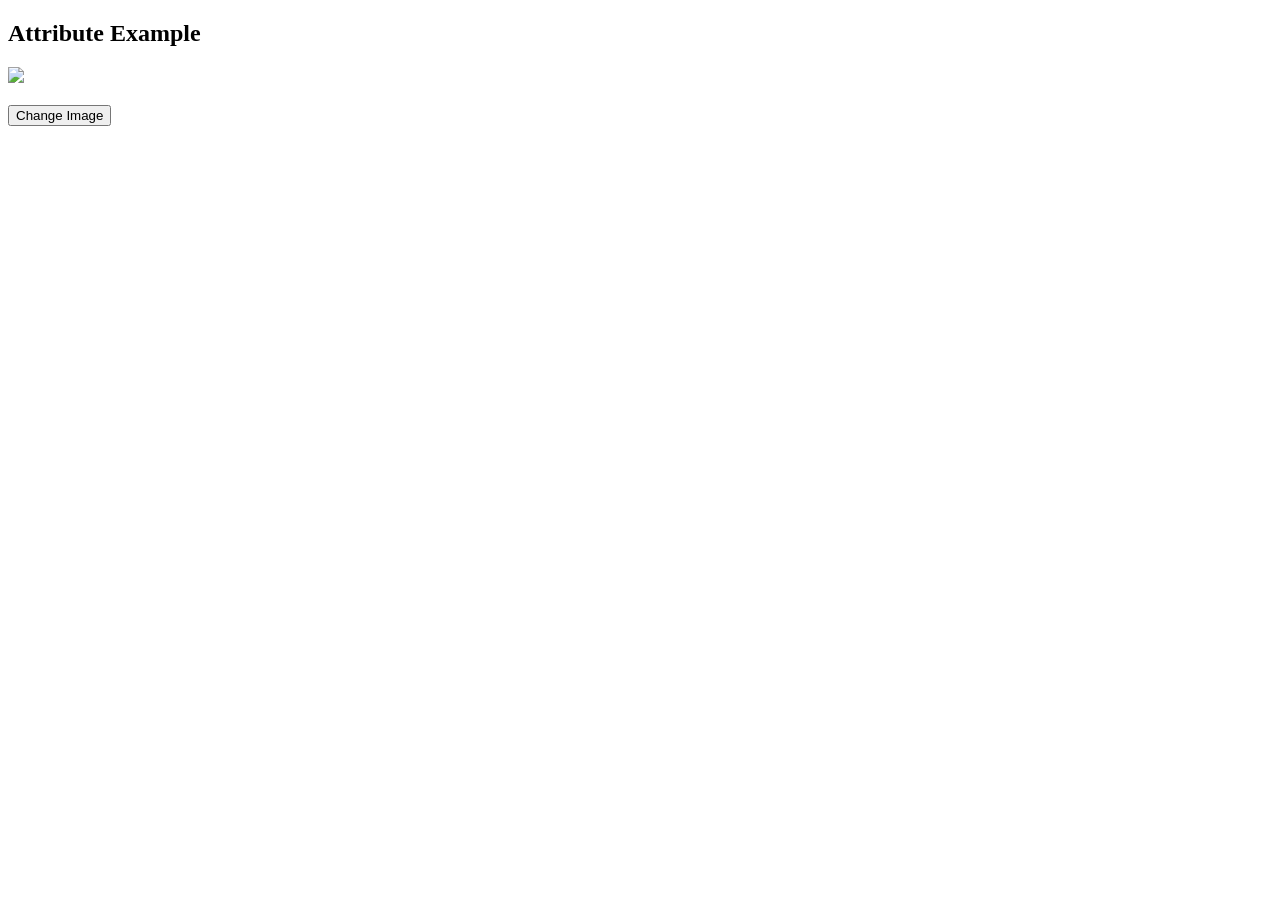
==== attributes.html @ 22349751 "jquery  files are added" ====
<!DOCTYPE html>

<html>
<head>

<title>jQuery Attributes</title>

<script src="https://code.jquery.com/jquery-3.6.0.min.js"></script>

<script>

$(document).ready(function(){

$("#btn").click(function(){

$("#img").attr("src","https://via.placeholder.com/200");

});

});

</script>

</head>

<body>

<h2>Attribute Example</h2>

<img id="img" src="C:\Users\sowmya\Downloads\imou.svg">

<br><br>

<button id="btn">Change Image</button>

</body>
</html>
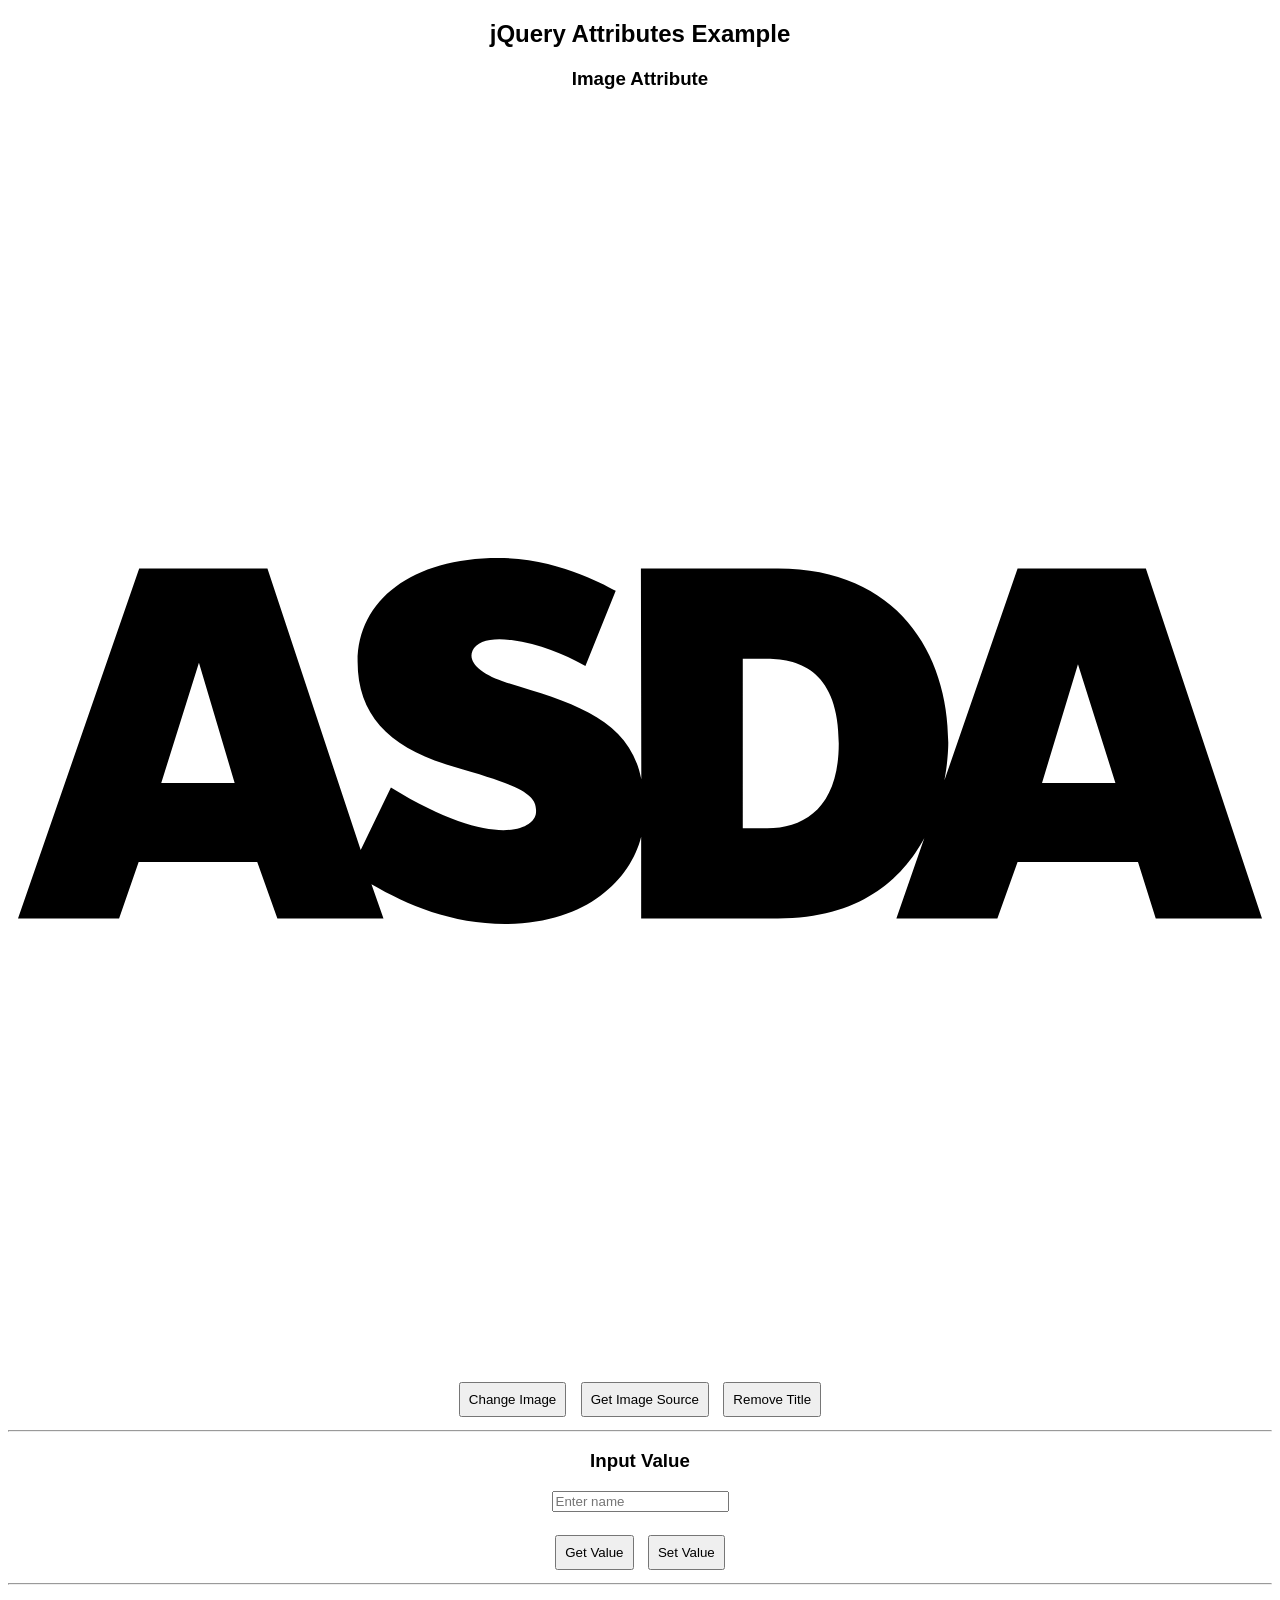
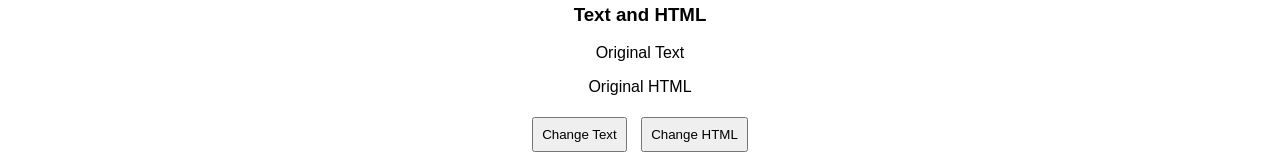
==== commit fefdd925: "files added" ====
--- a/attributes.html
+++ b/attributes.html
@@ -2,8 +2,7 @@
 
 <html>
 <head>
-
-<title>jQuery Attributes</title>
+<title>jQuery Attributes Example</title>
 
 <script src="https://code.jquery.com/jquery-3.6.0.min.js"></script>
 
@@ -11,27 +10,95 @@
 
 $(document).ready(function(){
 
-$("#btn").click(function(){
+// Set attribute
+$("#setAttr").click(function(){
+$("#img").attr("src","biolink (1).svg");
+});
 
-$("#img").attr("src","https://via.placeholder.com/200");
+// Get attribute
+$("#getAttr").click(function(){
+alert($("#img").attr("src"));
+});
 
+// Remove attribute
+$("#removeAttr").click(function(){
+$("#img").removeAttr("title");
+});
+
+// Get input value
+$("#getVal").click(function(){
+alert($("#name").val());
+});
+
+// Set input value
+$("#setVal").click(function(){
+$("#name").val("Student Name");
+});
+
+// Change text
+$("#changeText").click(function(){
+$("#text").text("Text changed using jQuery");
+});
+
+// Change HTML
+$("#changeHTML").click(function(){
+$("#html").html("<b>Bold text added</b>");
 });
 
 });
 
 </script>
 
+<style>
+
+body{
+font-family:Arial;
+text-align:center;
+}
+
+img{
+margin:10px;
+}
+
+button{
+margin:5px;
+padding:8px;
+}
+
+</style>
+
 </head>
 
 <body>
 
-<h2>Attribute Example</h2>
+<h2>jQuery Attributes Example</h2>
 
-<img id="img" src="C:\Users\sowmya\Downloads\imou.svg">
+<h3>Image Attribute</h3>
+
+<img id="img" src="asda.svg" title="Sample Image">
+
+<br>
+
+<button id="setAttr">Change Image</button> <button id="getAttr">Get Image Source</button> <button id="removeAttr">Remove Title</button>
+
+<hr>
+
+<h3>Input Value</h3>
+
+<input type="text" id="name" placeholder="Enter name">
 
 <br><br>
 
-<button id="btn">Change Image</button>
+<button id="getVal">Get Value</button> <button id="setVal">Set Value</button>
+
+<hr>
+
+<h3>Text and HTML</h3>
+
+<p id="text">Original Text</p>
+<p id="html">Original HTML</p>
+
+<button id="changeText">Change Text</button> <button id="changeHTML">Change HTML</button>
 
 </body>
 </html>
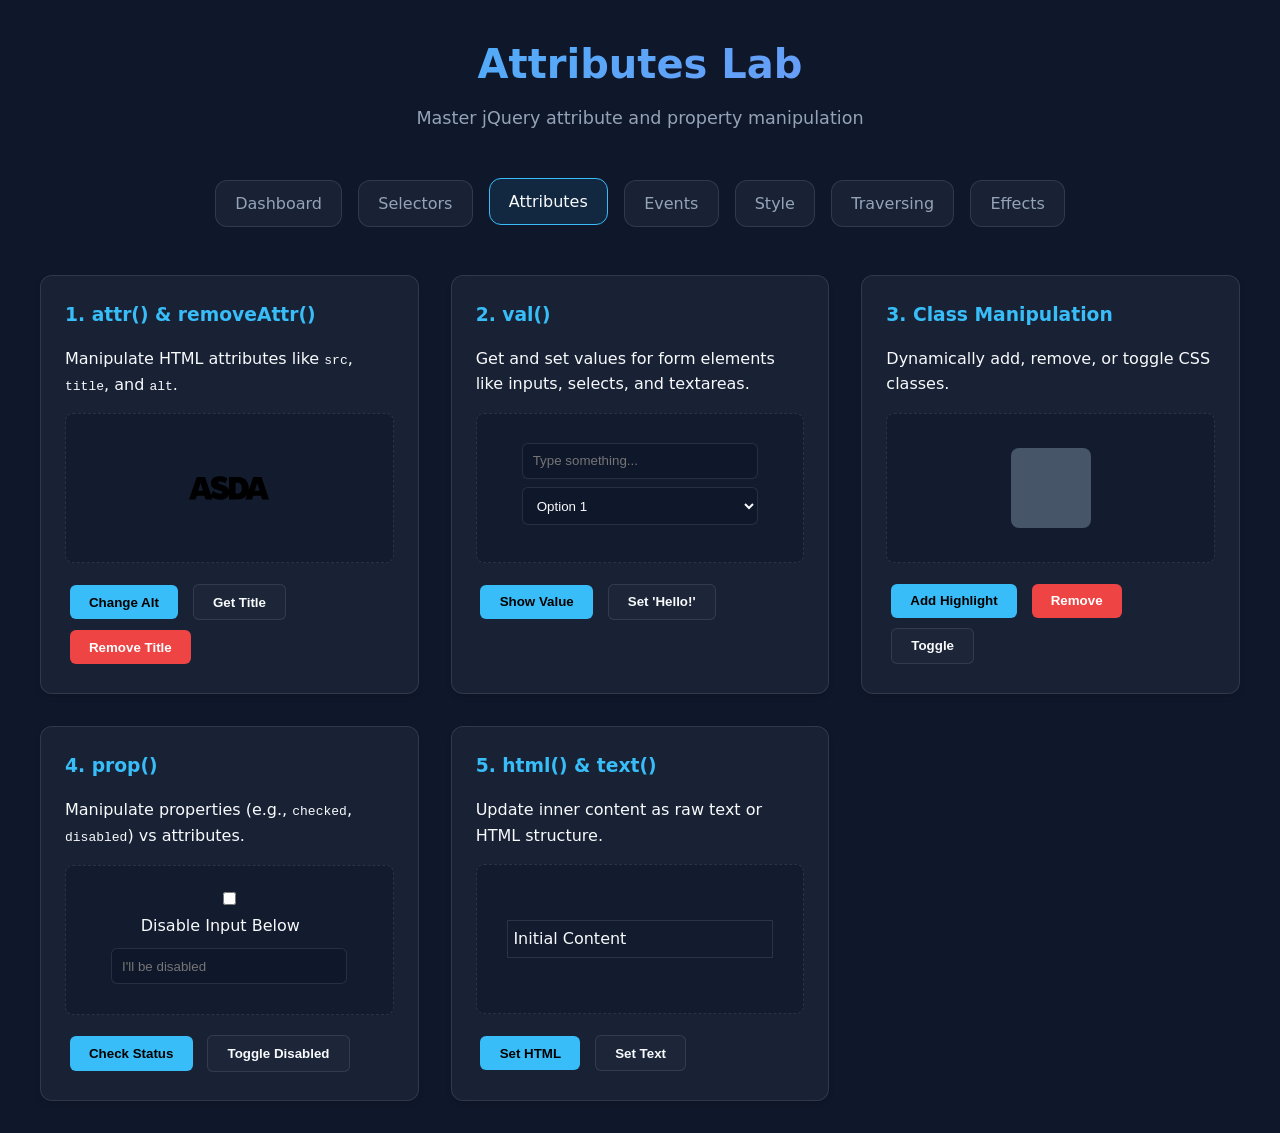
==== commit 92cc9215: "updated jqueryfiles with better css and with all features" ====
--- a/attributes.html
+++ b/attributes.html
@@ -1,104 +1,149 @@
 <!DOCTYPE html>
+<html lang="en">
 
-<html>
 <head>
-<title>jQuery Attributes Example</title>
-
-<script src="https://code.jquery.com/jquery-3.6.0.min.js"></script>
-
-<script>
-
-$(document).ready(function(){
-
-// Set attribute
-$("#setAttr").click(function(){
-$("#img").attr("src","biolink (1).svg");
-});
-
-// Get attribute
-$("#getAttr").click(function(){
-alert($("#img").attr("src"));
-});
-
-// Remove attribute
-$("#removeAttr").click(function(){
-$("#img").removeAttr("title");
-});
-
-// Get input value
-$("#getVal").click(function(){
-alert($("#name").val());
-});
-
-// Set input value
-$("#setVal").click(function(){
-$("#name").val("Student Name");
-});
-
-// Change text
-$("#changeText").click(function(){
-$("#text").text("Text changed using jQuery");
-});
-
-// Change HTML
-$("#changeHTML").click(function(){
-$("#html").html("<b>Bold text added</b>");
-});
-
-});
-
-</script>
-
-<style>
-
-body{
-font-family:Arial;
-text-align:center;
-}
-
-img{
-margin:10px;
-}
-
-button{
-margin:5px;
-padding:8px;
-}
-
-</style>
-
+  <meta charset="UTF-8">
+  <meta name="viewport" content="width=device-width, initial-scale=1.0">
+  <title>jQuery Lab | Attributes</title>
+  <link rel="stylesheet" href="styles.css">
+  <script src="https://code.jquery.com/jquery-3.6.0.min.js"></script>
 </head>
 
 <body>
+  <div class="container">
+    <header>
+      <h1>Attributes Lab</h1>
+      <p class="subtitle">Master jQuery attribute and property manipulation</p>
+    </header>
 
-<h2>jQuery Attributes Example</h2>
+    <nav>
+      <a href="index.html">Dashboard</a>
+      <a href="selectors.html">Selectors</a>
+      <a href="attributes.html" class="active">Attributes</a>
+      <a href="events.html">Events</a>
+      <a href="style.html">Style</a>
+      <a href="traversing.html">Traversing</a>
+      <a href="effects.html">Effects</a>
+    </nav>
 
-<h3>Image Attribute</h3>
+    <div class="grid">
+      <!-- Attr & RemoveAttr -->
+      <div class="card">
+        <h3>1. attr() & removeAttr()</h3>
+        <p>Manipulate HTML attributes like <code>src</code>, <code>title</code>, and <code>alt</code>.</p>
+        <div class="demo-area">
+          <img id="demoImg" src="asda.svg" alt="Sample" style="width: 80px; height: 80px;" title="Original Title">
+        </div>
+        <button id="btnSetAttr">Change Alt</button>
+        <button id="btnGetAttr" class="secondary">Get Title</button>
+        <button id="btnRemAttr" class="danger">Remove Title</button>
+      </div>
 
-<img id="img" src="asda.svg" title="Sample Image">
+      <!-- Val() -->
+      <div class="card">
+        <h3>2. val()</h3>
+        <p>Get and set values for form elements like inputs, selects, and textareas.</p>
+        <div class="demo-area">
+          <input type="text" id="demoInput" placeholder="Type something..." style="width: 80%;">
+          <select id="demoSelect" style="width: 80%;">
+            <option value="option1">Option 1</option>
+            <option value="option2">Option 2</option>
+          </select>
+        </div>
+        <button id="btnGetVal">Show Value</button>
+        <button id="btnSetVal" class="secondary">Set 'Hello!'</button>
+      </div>
 
-<br>
+      <!-- addClass, removeClass, toggleClass -->
+      <div class="card">
+        <h3>3. Class Manipulation</h3>
+        <p>Dynamically add, remove, or toggle CSS classes.</p>
+        <div class="demo-area">
+          <div id="classBox" style="width: 80px; height: 80px; background: #475569; border-radius: 8px;"></div>
+        </div>
+        <button id="btnAddClass">Add Highlight</button>
+        <button id="btnRemClass" class="danger">Remove</button>
+        <button id="btnTogClass" class="secondary">Toggle</button>
+      </div>
 
-<button id="setAttr">Change Image</button> <button id="getAttr">Get Image Source</button> <button id="removeAttr">Remove Title</button>
+      <!-- Prop vs Attr -->
+      <div class="card">
+        <h3>4. prop()</h3>
+        <p>Manipulate properties (e.g., <code>checked</code>, <code>disabled</code>) vs attributes.</p>
+        <div class="demo-area">
+          <label><input type="checkbox" id="demoCheck"> Disable Input Below</label>
+          <input type="text" id="propInput" placeholder="I'll be disabled" style="width: 80%; margin-top: 10px;">
+        </div>
+        <button id="btnCheckProp">Check Status</button>
+        <button id="btnTogProp" class="secondary">Toggle Disabled</button>
+      </div>
 
-<hr>
+      <!-- HTML vs Text -->
+      <div class="card">
+        <h3>5. html() & text()</h3>
+        <p>Update inner content as raw text or HTML structure.</p>
+        <div class="demo-area">
+          <div id="contentDiv" style="border: 1px solid var(--border-color); padding: 5px; width: 90%;">Initial Content
+          </div>
+        </div>
+        <button id="btnHtml">Set HTML</button>
+        <button id="btnText" class="secondary">Set Text</button>
+      </div>
+    </div>
+  </div>
 
-<h3>Input Value</h3>
+  <script>
+    $(document).ready(function () {
+      // 1. Attr
+      $("#btnSetAttr").click(function () {
+        $("#demoImg").attr("alt", "Updated Alt Text");
+        alert("Alt attribute changed to: " + $("#demoImg").attr("alt"));
+      });
+      $("#btnGetAttr").click(function () {
+        alert("Title attribute is: " + ($("#demoImg").attr("title") || "None"));
+      });
+      $("#btnRemAttr").click(function () {
+        $("#demoImg").removeAttr("title");
+        alert("Title attribute removed!");
+      });
 
-<input type="text" id="name" placeholder="Enter name">
+      // 2. Val
+      $("#btnGetVal").click(function () {
+        alert("Input: " + $("#demoInput").val() + "\nSelect: " + $("#demoSelect").val());
+      });
+      $("#btnSetVal").click(function () {
+        $("#demoInput").val("Hello jQuery!");
+      });
 
-<br><br>
+      // 3. Classes
+      $("#btnAddClass").click(function () {
+        $("#classBox").addClass("highlight");
+      });
+      $("#btnRemClass").click(function () {
+        $("#classBox").removeClass("highlight");
+      });
+      $("#btnTogClass").click(function () {
+        $("#classBox").toggleClass("highlight");
+      });
 
-<button id="getVal">Get Value</button> <button id="setVal">Set Value</button>
+      // 4. Prop
+      $("#btnCheckProp").click(function () {
+        alert("Checkbox Checked: " + $("#demoCheck").prop("checked") + "\nInput Disabled: " + $("#propInput").prop("disabled"));
+      });
+      $("#btnTogProp").click(function () {
+        var status = $("#propInput").prop("disabled");
+        $("#propInput").prop("disabled", !status);
+      });
 
-<hr>
+      // 5. HTML/Text
+      $("#btnHtml").click(function () {
+        $("#contentDiv").html("<strong>Strong HTML</strong> content");
+      });
+      $("#btnText").click(function () {
+        $("#contentDiv").text("Plain text: <strong>No HTML tags here</strong>");
+      });
+    });
+  </script>
+</body>
 
-<h3>Text and HTML</h3>
-
-<p id="text">Original Text</p>
-<p id="html">Original HTML</p>
-
-<button id="changeText">Change Text</button> <button id="changeHTML">Change HTML</button>
-
-</body>
-</html>
+</html>
--- a/styles.css
+++ b/styles.css
@@ -0,0 +1,259 @@
+:root {
+  --bg-color: #0f172a;
+  --card-bg: rgba(30, 41, 59, 0.7);
+  --text-primary: #f8fafc;
+  --text-secondary: #94a3b8;
+  --accent-primary: #38bdf8;
+  --accent-secondary: #818cf8;
+  --success: #22c55e;
+  --danger: #ef4444;
+  --border-color: rgba(255, 255, 255, 0.1);
+  --radius: 12px;
+  --shadow: 0 4px 6px -1px rgb(0 0 0 / 0.1), 0 2px 4px -2px rgb(0 0 0 / 0.1);
+  --section-bg: #1e293b;
+  --section-border: #334155;
+  --exercise-bg: #0f172a;
+  --exercise-text: #e2e8f0;
+}
+
+* {
+  box-sizing: border-box;
+  margin: 0;
+  padding: 0;
+}
+
+body {
+  font-family: 'Inter', system-ui, -apple-system, sans-serif;
+  background-color: var(--bg-color);
+  color: var(--text-primary);
+  line-height: 1.6;
+  min-height: 100vh;
+  padding: 2rem;
+}
+
+.container {
+  max-width: 1200px;
+  margin: 0 auto;
+}
+
+header {
+  text-align: center;
+  margin-bottom: 3rem;
+}
+
+h1 {
+  font-size: 2.5rem;
+  font-weight: 800;
+  background: linear-gradient(135deg, var(--accent-primary), var(--accent-secondary));
+  -webkit-background-clip: text;
+  background-clip: text;
+  -webkit-text-fill-color: transparent;
+  margin-bottom: 0.5rem;
+}
+
+.subtitle {
+  color: var(--text-secondary);
+  font-size: 1.1rem;
+}
+
+nav {
+  display: flex;
+  justify-content: center;
+  gap: 1rem;
+  margin-bottom: 3rem;
+  flex-wrap: wrap;
+}
+
+nav a {
+  text-decoration: none;
+  color: var(--text-secondary);
+  padding: 0.6rem 1.2rem;
+  border-radius: var(--radius);
+  background: var(--card-bg);
+  border: 1px solid var(--border-color);
+  transition: all 0.3s ease;
+  font-weight: 500;
+}
+
+nav a:hover,
+nav a.active {
+  color: var(--text-primary);
+  background: rgba(56, 189, 248, 0.1);
+  border-color: var(--accent-primary);
+  transform: translateY(-2px);
+}
+
+.grid {
+  display: grid;
+  grid-template-columns: repeat(auto-fit, minmax(350px, 1fr));
+  gap: 2rem;
+}
+
+.card {
+  background: var(--card-bg);
+  backdrop-filter: blur(8px);
+  border: 1px solid var(--border-color);
+  border-radius: var(--radius);
+  padding: 1.5rem;
+  box-shadow: var(--shadow);
+  transition: transform 0.3s ease;
+}
+
+.card:hover {
+  transform: scale(1.02);
+}
+
+.card h3 {
+  margin-bottom: 1rem;
+  color: var(--accent-primary);
+  display: flex;
+  align-items: center;
+  gap: 0.5rem;
+}
+
+.demo-area {
+  background: rgba(15, 23, 42, 0.5);
+  border-radius: 8px;
+  padding: 1rem;
+  margin: 1rem 0;
+  min-height: 150px;
+  display: flex;
+  flex-direction: column;
+  align-items: center;
+  justify-content: center;
+  border: 1px dashed var(--border-color);
+  position: relative;
+  overflow: hidden;
+}
+
+button {
+  background: var(--accent-primary);
+  color: #000;
+  border: none;
+  padding: 0.6rem 1.2rem;
+  border-radius: 6px;
+  cursor: pointer;
+  font-weight: 600;
+  transition: all 0.2s ease;
+  margin: 0.3rem;
+}
+
+button:hover {
+  filter: brightness(1.1);
+  transform: translateY(-1px);
+}
+
+button.secondary {
+  background: var(--card-bg);
+  color: var(--text-primary);
+  border: 1px solid var(--border-color);
+}
+
+button.danger {
+  background: var(--danger);
+  color: white;
+}
+
+input,
+select {
+  background: var(--bg-color);
+  border: 1px solid var(--border-color);
+  color: var(--text-primary);
+  padding: 0.6rem;
+  border-radius: 6px;
+  margin-bottom: 0.5rem;
+  width: 100%;
+}
+
+.code-block {
+  background: #000;
+  padding: 1rem;
+  border-radius: 8px;
+  font-family: 'Fira Code', monospace;
+  font-size: 0.9rem;
+  margin-top: 1rem;
+  color: #e2e8f0;
+  border: 1px solid var(--border-color);
+}
+
+/* Specific elements for demos */
+#target-box {
+  width: 100px;
+  height: 100px;
+  background: var(--accent-secondary);
+  border-radius: 8px;
+  display: flex;
+  align-items: center;
+  justify-content: center;
+  color: white;
+  font-weight: bold;
+}
+
+.highlight {
+  outline: 3px solid var(--accent-primary);
+  box-shadow: 0 0 15px var(--accent-primary);
+}
+
+.event-log {
+  height: 100px;
+  overflow-y: auto;
+  font-size: 0.8rem;
+  background: rgba(0, 0, 0, 0.3);
+  padding: 0.5rem;
+  border-radius: 4px;
+  width: 100%;
+  margin-top: 1rem;
+}
+
+.log-entry {
+  padding: 2px 0;
+  border-bottom: 1px solid rgba(255, 255, 255, 0.05);
+}
+
+.log-entry .time {
+  color: var(--accent-primary);
+  margin-right: 5px;
+}
+
+/* --- Student-Friendly Exercise Styles --- */
+.exercise-container {
+  max-width: 900px;
+  margin: 0 auto;
+  padding: 1rem;
+}
+
+.exercise-section {
+  background: var(--section-bg);
+  border: 1px solid var(--section-border);
+  border-radius: 8px;
+  padding: 1.5rem;
+  margin-bottom: 2rem;
+}
+
+.exercise-title {
+  font-size: 1.2rem;
+  color: var(--accent-primary);
+  border-bottom: 1px solid var(--section-border);
+  padding-bottom: 0.5rem;
+  margin-bottom: 1rem;
+}
+
+.demo-box {
+  background: rgba(0, 0, 0, 0.2);
+  padding: 1.2rem;
+  border: 1px dashed var(--section-border);
+  border-radius: 6px;
+  margin: 1rem 0;
+  min-height: 100px;
+  display: flex;
+  flex-direction: column;
+  align-items: center;
+  justify-content: center;
+}
+
+.control-buttons {
+  display: flex;
+  flex-wrap: wrap;
+  gap: 0.5rem;
+  margin-top: 1rem;
+}
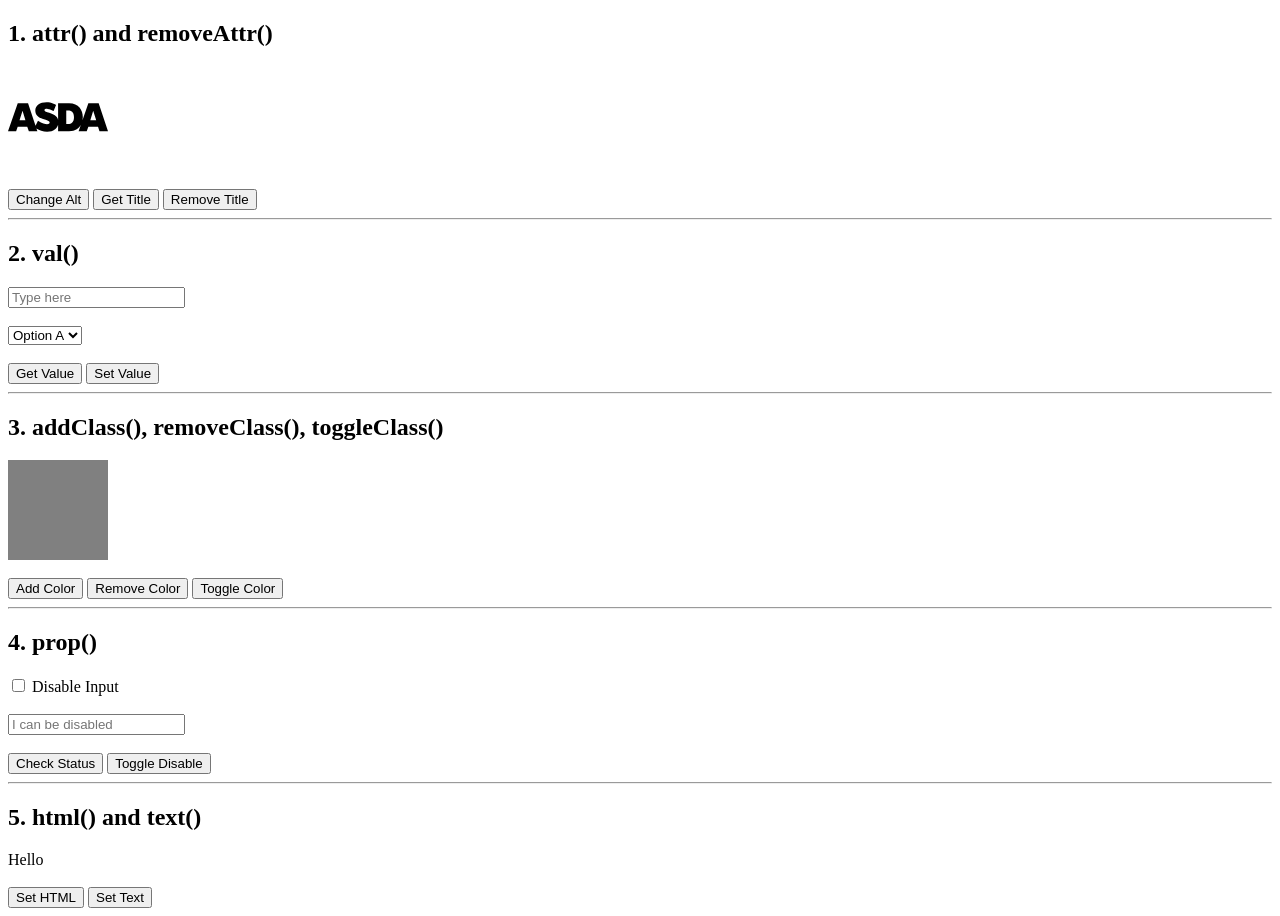
==== commit 992ac910: "updated some jquery features" ====
--- a/attributes.html
+++ b/attributes.html
@@ -1,149 +1,145 @@
 <!DOCTYPE html>
-<html lang="en">
+<html>
+<head>
+  <title>Simple jQuery Attributes</title>
 
-<head>
-  <meta charset="UTF-8">
-  <meta name="viewport" content="width=device-width, initial-scale=1.0">
-  <title>jQuery Lab | Attributes</title>
-  <link rel="stylesheet" href="styles.css">
+  <!-- jQuery -->
   <script src="https://code.jquery.com/jquery-3.6.0.min.js"></script>
+
+  <style>
+    /* Box default style */
+    #box {
+      width: 100px;
+      height: 100px;
+      background: gray;
+    }
+
+    /* Class to add */
+    .red {
+      background: red;
+    }
+  </style>
 </head>
 
 <body>
-  <div class="container">
-    <header>
-      <h1>Attributes Lab</h1>
-      <p class="subtitle">Master jQuery attribute and property manipulation</p>
-    </header>
 
-    <nav>
-      <a href="index.html">Dashboard</a>
-      <a href="selectors.html">Selectors</a>
-      <a href="attributes.html" class="active">Attributes</a>
-      <a href="events.html">Events</a>
-      <a href="style.html">Style</a>
-      <a href="traversing.html">Traversing</a>
-      <a href="effects.html">Effects</a>
-    </nav>
+<h2>1. attr() and removeAttr()</h2>
+<img id="img" src="asda.svg" alt="Sample Image" title="My Image" width="100">
 
-    <div class="grid">
-      <!-- Attr & RemoveAttr -->
-      <div class="card">
-        <h3>1. attr() & removeAttr()</h3>
-        <p>Manipulate HTML attributes like <code>src</code>, <code>title</code>, and <code>alt</code>.</p>
-        <div class="demo-area">
-          <img id="demoImg" src="asda.svg" alt="Sample" style="width: 80px; height: 80px;" title="Original Title">
-        </div>
-        <button id="btnSetAttr">Change Alt</button>
-        <button id="btnGetAttr" class="secondary">Get Title</button>
-        <button id="btnRemAttr" class="danger">Remove Title</button>
-      </div>
+<br><br>
+<button id="setAttr">Change Alt</button>
+<button id="getAttr">Get Title</button>
+<button id="removeAttr">Remove Title</button>
 
-      <!-- Val() -->
-      <div class="card">
-        <h3>2. val()</h3>
-        <p>Get and set values for form elements like inputs, selects, and textareas.</p>
-        <div class="demo-area">
-          <input type="text" id="demoInput" placeholder="Type something..." style="width: 80%;">
-          <select id="demoSelect" style="width: 80%;">
-            <option value="option1">Option 1</option>
-            <option value="option2">Option 2</option>
-          </select>
-        </div>
-        <button id="btnGetVal">Show Value</button>
-        <button id="btnSetVal" class="secondary">Set 'Hello!'</button>
-      </div>
+<hr>
 
-      <!-- addClass, removeClass, toggleClass -->
-      <div class="card">
-        <h3>3. Class Manipulation</h3>
-        <p>Dynamically add, remove, or toggle CSS classes.</p>
-        <div class="demo-area">
-          <div id="classBox" style="width: 80px; height: 80px; background: #475569; border-radius: 8px;"></div>
-        </div>
-        <button id="btnAddClass">Add Highlight</button>
-        <button id="btnRemClass" class="danger">Remove</button>
-        <button id="btnTogClass" class="secondary">Toggle</button>
-      </div>
+<h2>2. val()</h2>
+<input type="text" id="inputBox" placeholder="Type here">
+<br><br>
 
-      <!-- Prop vs Attr -->
-      <div class="card">
-        <h3>4. prop()</h3>
-        <p>Manipulate properties (e.g., <code>checked</code>, <code>disabled</code>) vs attributes.</p>
-        <div class="demo-area">
-          <label><input type="checkbox" id="demoCheck"> Disable Input Below</label>
-          <input type="text" id="propInput" placeholder="I'll be disabled" style="width: 80%; margin-top: 10px;">
-        </div>
-        <button id="btnCheckProp">Check Status</button>
-        <button id="btnTogProp" class="secondary">Toggle Disabled</button>
-      </div>
+<select id="selectBox">
+  <option value="A">Option A</option>
+  <option value="B">Option B</option>
+</select>
 
-      <!-- HTML vs Text -->
-      <div class="card">
-        <h3>5. html() & text()</h3>
-        <p>Update inner content as raw text or HTML structure.</p>
-        <div class="demo-area">
-          <div id="contentDiv" style="border: 1px solid var(--border-color); padding: 5px; width: 90%;">Initial Content
-          </div>
-        </div>
-        <button id="btnHtml">Set HTML</button>
-        <button id="btnText" class="secondary">Set Text</button>
-      </div>
-    </div>
-  </div>
+<br><br>
+<button id="getVal">Get Value</button>
+<button id="setVal">Set Value</button>
 
-  <script>
-    $(document).ready(function () {
-      // 1. Attr
-      $("#btnSetAttr").click(function () {
-        $("#demoImg").attr("alt", "Updated Alt Text");
-        alert("Alt attribute changed to: " + $("#demoImg").attr("alt"));
-      });
-      $("#btnGetAttr").click(function () {
-        alert("Title attribute is: " + ($("#demoImg").attr("title") || "None"));
-      });
-      $("#btnRemAttr").click(function () {
-        $("#demoImg").removeAttr("title");
-        alert("Title attribute removed!");
-      });
+<hr>
 
-      // 2. Val
-      $("#btnGetVal").click(function () {
-        alert("Input: " + $("#demoInput").val() + "\nSelect: " + $("#demoSelect").val());
-      });
-      $("#btnSetVal").click(function () {
-        $("#demoInput").val("Hello jQuery!");
-      });
+<h2>3. addClass(), removeClass(), toggleClass()</h2>
 
-      // 3. Classes
-      $("#btnAddClass").click(function () {
-        $("#classBox").addClass("highlight");
-      });
-      $("#btnRemClass").click(function () {
-        $("#classBox").removeClass("highlight");
-      });
-      $("#btnTogClass").click(function () {
-        $("#classBox").toggleClass("highlight");
-      });
+<!-- ✅ FIXED (no inline background) -->
+<div id="box"></div>
 
-      // 4. Prop
-      $("#btnCheckProp").click(function () {
-        alert("Checkbox Checked: " + $("#demoCheck").prop("checked") + "\nInput Disabled: " + $("#propInput").prop("disabled"));
-      });
-      $("#btnTogProp").click(function () {
-        var status = $("#propInput").prop("disabled");
-        $("#propInput").prop("disabled", !status);
-      });
+<br>
+<button id="addClass">Add Color</button>
+<button id="removeClass">Remove Color</button>
+<button id="toggleClass">Toggle Color</button>
 
-      // 5. HTML/Text
-      $("#btnHtml").click(function () {
-        $("#contentDiv").html("<strong>Strong HTML</strong> content");
-      });
-      $("#btnText").click(function () {
-        $("#contentDiv").text("Plain text: <strong>No HTML tags here</strong>");
-      });
-    });
-  </script>
+<hr>
+
+<h2>4. prop()</h2>
+<input type="checkbox" id="check"> Disable Input
+<br><br>
+
+<input type="text" id="textInput" placeholder="I can be disabled">
+
+<br><br>
+<button id="checkProp">Check Status</button>
+<button id="toggleProp">Toggle Disable</button>
+
+<hr>
+
+<h2>5. html() and text()</h2>
+<div id="content">Hello</div>
+
+<br>
+<button id="setHTML">Set HTML</button>
+<button id="setText">Set Text</button>
+
+<script>
+$(document).ready(function(){
+
+  // 1. ATTR
+  $("#setAttr").click(function(){
+    $("#img").attr("alt","New Alt Text");
+    alert("Alt changed");
+  });
+
+  $("#getAttr").click(function(){
+    alert($("#img").attr("title"));
+  });
+
+  $("#removeAttr").click(function(){
+    $("#img").removeAttr("title");
+    alert("Title removed");
+  });
+
+  // 2. VAL
+  $("#getVal").click(function(){
+    alert("Input: " + $("#inputBox").val());
+  });
+
+  $("#setVal").click(function(){
+    $("#inputBox").val("Hello!");
+  });
+
+  // 3. CLASS
+  $("#addClass").click(function(){
+    $("#box").addClass("red");
+  });
+
+  $("#removeClass").click(function(){
+    $("#box").removeClass("red");
+  });
+
+  $("#toggleClass").click(function(){
+    $("#box").toggleClass("red");
+  });
+
+  // 4. PROP
+  $("#checkProp").click(function(){
+    alert($("#check").prop("checked"));
+  });
+
+  $("#toggleProp").click(function(){
+    let status = $("#textInput").prop("disabled");
+    $("#textInput").prop("disabled", !status);
+  });
+
+  // 5. HTML & TEXT
+  $("#setHTML").click(function(){
+    $("#content").html("<b>Bold Text</b>");
+  });
+
+  $("#setText").click(function(){
+    $("#content").text("<b>This is plain text</b>");
+  });
+
+});
+</script>
+
 </body>
-
 </html>
